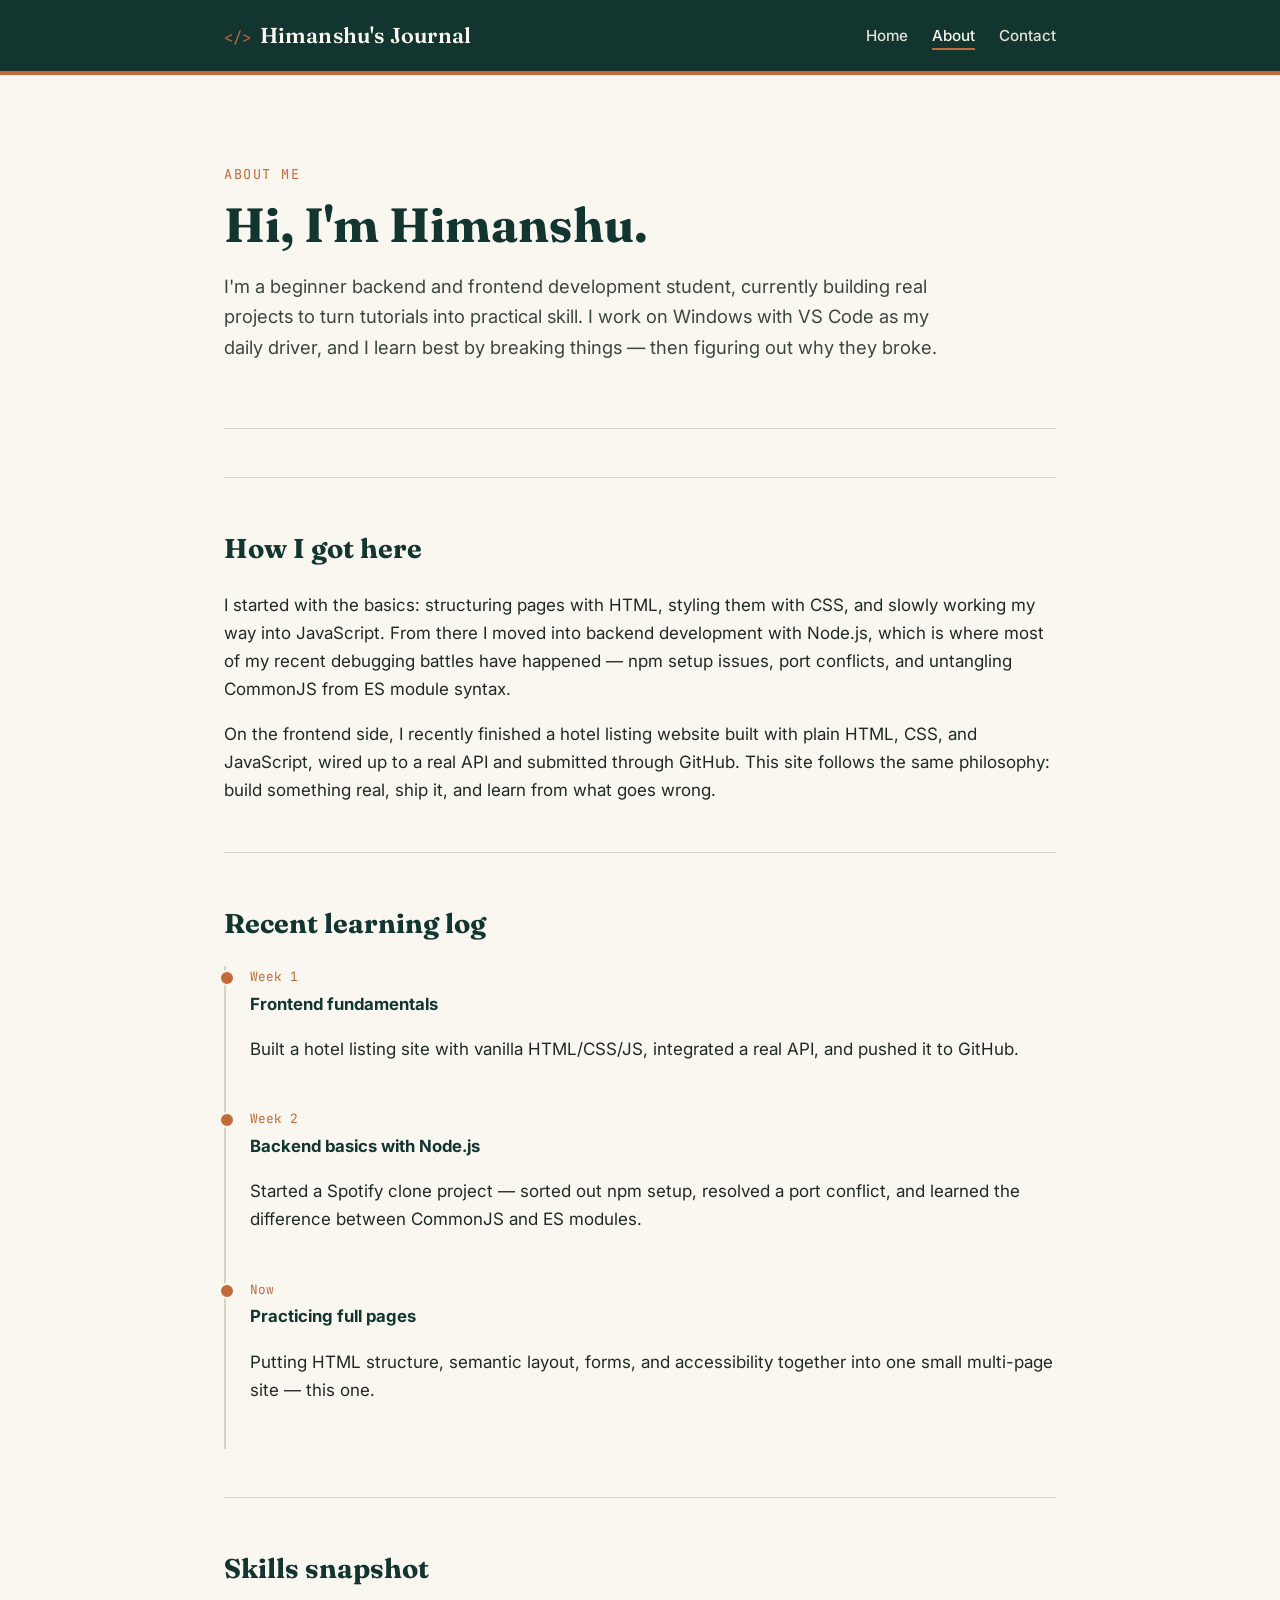
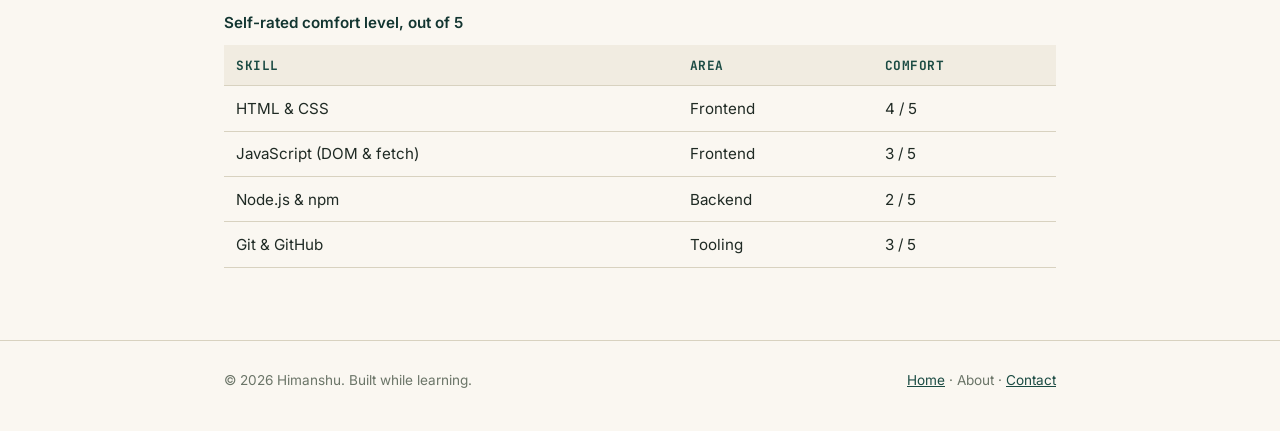
==== about.html @ e2927faf ""Added portfolio site files"" ====
<!DOCTYPE html>
<html lang="en">
<head>
  <meta charset="UTF-8">
  <meta name="viewport" content="width=device-width, initial-scale=1.0">
  <meta name="description" content="About Himanshu — a beginner full-stack developer learning HTML, CSS, JavaScript, and Node.js.">
  <title>About · Himanshu's Web Dev Journal</title>
  <link rel="stylesheet" href="styles.css">
</head>
<body>

  <header class="site-header">
    <div class="wrap">
      <a class="brand" href="index.html"><span>&lt;/&gt;</span>Himanshu's Journal</a>
      <nav class="site-nav" aria-label="Main navigation">
        <ul>
          <li><a href="index.html">Home</a></li>
          <li><a href="about.html" aria-current="page">About</a></li>
          <li><a href="contact.html">Contact</a></li>
        </ul>
      </nav>
    </div>
  </header>

  <main>
    <div class="wrap">

      <section class="hero" style="padding-top: 2.5rem;">
        <p class="eyebrow">About me</p>
        <h1>Hi, I'm Himanshu.</h1>
        <p class="lede">
          I'm a beginner backend and frontend development student, currently building
          real projects to turn tutorials into practical skill. I work on Windows with
          VS Code as my daily driver, and I learn best by breaking things &mdash; then
          figuring out why they broke.
        </p>
      </section>

      <section id="story">
        <h2>How I got here</h2>
        <p>
          I started with the basics: structuring pages with HTML, styling them with CSS,
          and slowly working my way into JavaScript. From there I moved into backend
          development with Node.js, which is where most of my recent debugging battles
          have happened &mdash; npm setup issues, port conflicts, and untangling
          CommonJS from ES module syntax.
        </p>
        <p>
          On the frontend side, I recently finished a hotel listing website built with
          plain HTML, CSS, and JavaScript, wired up to a real API and submitted through
          GitHub. This site follows the same philosophy: build something real, ship it,
          and learn from what goes wrong.
        </p>
      </section>

      <section id="timeline">
        <h2>Recent learning log</h2>
        <ol class="log">
          <li>
            <span class="date">Week 1</span>
            <h3>Frontend fundamentals</h3>
            <p>Built a hotel listing site with vanilla HTML/CSS/JS, integrated a real API,
              and pushed it to GitHub.</p>
          </li>
          <li>
            <span class="date">Week 2</span>
            <h3>Backend basics with Node.js</h3>
            <p>Started a Spotify clone project &mdash; sorted out npm setup, resolved a
              port conflict, and learned the difference between CommonJS and ES modules.</p>
          </li>
          <li>
            <span class="date">Now</span>
            <h3>Practicing full pages</h3>
            <p>Putting HTML structure, semantic layout, forms, and accessibility together
              into one small multi-page site &mdash; this one.</p>
          </li>
        </ol>
      </section>

      <section id="skills-table">
        <h2>Skills snapshot</h2>
        <table>
          <caption>Self-rated comfort level, out of 5</caption>
          <thead>
            <tr>
              <th scope="col">Skill</th>
              <th scope="col">Area</th>
              <th scope="col">Comfort</th>
            </tr>
          </thead>
          <tbody>
            <tr>
              <td>HTML &amp; CSS</td>
              <td>Frontend</td>
              <td>4 / 5</td>
            </tr>
            <tr>
              <td>JavaScript (DOM &amp; fetch)</td>
              <td>Frontend</td>
              <td>3 / 5</td>
            </tr>
            <tr>
              <td>Node.js &amp; npm</td>
              <td>Backend</td>
              <td>2 / 5</td>
            </tr>
            <tr>
              <td>Git &amp; GitHub</td>
              <td>Tooling</td>
              <td>3 / 5</td>
            </tr>
          </tbody>
        </table>
      </section>

    </div>
  </main>

  <footer class="site-footer">
    <div class="wrap">
      <span>&copy; 2026 Himanshu. Built while learning.</span>
      <span><a href="index.html">Home</a> &middot; About &middot; <a href="contact.html">Contact</a></span>
    </div>
  </footer>

</body>
</html>
---- styles.css ----
/* ===================================================
   Himanshu's Web Dev Journal — shared stylesheet
   Palette: paper (#FAF7F1), ink (#1F2A24), pine (#1B4B43),
            clay (#C4693A), mist (#E4E0D4)
   Type: "Fraunces" (display) + "Inter" (body/UI)
=================================================== */

@import url('https://fonts.googleapis.com/css2?family=Fraunces:opsz,wght@9..144,500;9..144,600;9..144,700&family=Inter:wght@400;500;600&family=JetBrains+Mono:wght@400;600&display=swap');

:root {
  --paper: #faf7f1;
  --paper-dim: #f1ece1;
  --ink: #1f2a24;
  --pine: #1b4b43;
  --pine-dark: #123530;
  --clay: #c4693a;
  --mist: #e4e0d4;
  --line: #d8d2c0;

  --font-display: "Fraunces", Georgia, serif;
  --font-body: "Inter", system-ui, -apple-system, sans-serif;
  --font-mono: "JetBrains Mono", ui-monospace, Menlo, monospace;

  --radius: 10px;
  --max-width: 880px;
}

* { box-sizing: border-box; }

html {
  scroll-behavior: smooth;
}

body {
  margin: 0;
  background: var(--paper);
  color: var(--ink);
  font-family: var(--font-body);
  font-size: 17px;
  line-height: 1.65;
  -webkit-font-smoothing: antialiased;
}

img { max-width: 100%; display: block; border-radius: var(--radius); }

a { color: var(--pine); }
a:hover { color: var(--clay); }

:focus-visible {
  outline: 3px solid var(--clay);
  outline-offset: 2px;
}

/* ---------- Layout shells ---------- */
.wrap {
  max-width: var(--max-width);
  margin: 0 auto;
  padding: 0 1.5rem;
}

/* ---------- Site header / nav ---------- */
.site-header {
  background: var(--pine-dark);
  color: var(--paper);
  border-bottom: 4px solid var(--clay);
}

.site-header .wrap {
  display: flex;
  align-items: center;
  justify-content: space-between;
  flex-wrap: wrap;
  gap: 0.75rem;
  padding-top: 1.1rem;
  padding-bottom: 1.1rem;
}

.brand {
  font-family: var(--font-display);
  font-weight: 600;
  font-size: 1.35rem;
  color: var(--paper);
  text-decoration: none;
  letter-spacing: 0.2px;
}

.brand span {
  color: var(--clay);
  font-family: var(--font-mono);
  font-size: 0.95rem;
  font-weight: 400;
  margin-right: 0.5rem;
}

nav.site-nav ul {
  list-style: none;
  display: flex;
  gap: 1.5rem;
  margin: 0;
  padding: 0;
}

nav.site-nav a {
  color: var(--mist);
  text-decoration: none;
  font-weight: 500;
  font-size: 0.95rem;
  padding-bottom: 3px;
  border-bottom: 2px solid transparent;
}

nav.site-nav a:hover,
nav.site-nav a[aria-current="page"] {
  color: var(--paper);
  border-bottom-color: var(--clay);
}

/* ---------- Hero ---------- */
.hero {
  padding: 3.5rem 0 3rem;
  border-bottom: 1px solid var(--line);
}

.eyebrow {
  font-family: var(--font-mono);
  color: var(--clay);
  font-size: 0.85rem;
  text-transform: uppercase;
  letter-spacing: 1.5px;
  margin: 0 0 0.75rem;
}

h1 {
  font-family: var(--font-display);
  font-size: clamp(2.1rem, 4vw, 3rem);
  line-height: 1.15;
  margin: 0 0 1rem;
  color: var(--pine-dark);
}

.hero p.lede {
  font-size: 1.15rem;
  max-width: 60ch;
  color: #3c463f;
}

.hero-actions {
  margin-top: 1.75rem;
  display: flex;
  gap: 1rem;
  flex-wrap: wrap;
}

/* ---------- Buttons ---------- */
.btn {
  display: inline-block;
  font-family: var(--font-body);
  font-weight: 600;
  font-size: 0.95rem;
  text-decoration: none;
  padding: 0.7rem 1.4rem;
  border-radius: 999px;
  border: 2px solid var(--pine-dark);
  transition: transform 0.15s ease;
}

.btn:hover { transform: translateY(-2px); }

.btn-primary {
  background: var(--pine-dark);
  color: var(--paper) !important;
}

.btn-ghost {
  background: transparent;
  color: var(--pine-dark) !important;
}

/* ---------- Sections ---------- */
main {
  padding: 3rem 0 1rem;
}

section + section {
  margin-top: 3rem;
  padding-top: 3rem;
  border-top: 1px solid var(--line);
}

h2 {
  font-family: var(--font-display);
  font-size: 1.7rem;
  color: var(--pine-dark);
  margin: 0 0 1.25rem;
}

h3 {
  font-family: var(--font-body);
  font-size: 1.05rem;
  color: var(--pine-dark);
  margin: 0 0 0.4rem;
}

/* ---------- Cards / grid ---------- */
.grid {
  display: grid;
  gap: 1.25rem;
  grid-template-columns: repeat(auto-fit, minmax(220px, 1fr));
}

.card {
  background: var(--paper-dim);
  border: 1px solid var(--line);
  border-radius: var(--radius);
  padding: 1.25rem 1.4rem;
}

.card .tag {
  display: inline-block;
  font-family: var(--font-mono);
  font-size: 0.75rem;
  color: var(--pine);
  background: #dfe9e5;
  padding: 0.15rem 0.55rem;
  border-radius: 999px;
  margin-bottom: 0.6rem;
}

/* ---------- Timeline (log entries) ---------- */
.log {
  list-style: none;
  margin: 0;
  padding: 0;
  border-left: 2px solid var(--line);
}

.log li {
  position: relative;
  padding: 0 0 1.75rem 1.5rem;
}

.log li::before {
  content: "";
  position: absolute;
  left: -7px;
  top: 4px;
  width: 12px;
  height: 12px;
  background: var(--clay);
  border-radius: 50%;
  border: 2px solid var(--paper);
}

.log .date {
  font-family: var(--font-mono);
  font-size: 0.8rem;
  color: var(--clay);
  display: block;
  margin-bottom: 0.2rem;
}

/* ---------- Skills list ---------- */
.skills {
  list-style: none;
  margin: 0;
  padding: 0;
  display: flex;
  flex-wrap: wrap;
  gap: 0.6rem;
}

.skills li {
  font-family: var(--font-mono);
  font-size: 0.85rem;
  background: var(--pine-dark);
  color: var(--paper);
  padding: 0.4rem 0.85rem;
  border-radius: 6px;
}

/* ---------- Table ---------- */
table {
  width: 100%;
  border-collapse: collapse;
  font-size: 0.95rem;
}

caption {
  text-align: left;
  font-weight: 600;
  color: var(--pine-dark);
  margin-bottom: 0.6rem;
}

th, td {
  text-align: left;
  padding: 0.6rem 0.75rem;
  border-bottom: 1px solid var(--line);
}

th {
  font-family: var(--font-mono);
  font-size: 0.8rem;
  text-transform: uppercase;
  letter-spacing: 0.5px;
  color: var(--pine);
  background: var(--paper-dim);
}

/* ---------- Forms ---------- */
form {
  display: grid;
  gap: 1.1rem;
  max-width: 560px;
}

.field { display: grid; gap: 0.35rem; }

label {
  font-weight: 600;
  font-size: 0.9rem;
  color: var(--pine-dark);
}

input, textarea, select {
  font-family: var(--font-body);
  font-size: 1rem;
  padding: 0.65rem 0.8rem;
  border: 1.5px solid var(--line);
  border-radius: 8px;
  background: #fff;
  color: var(--ink);
}

input:focus, textarea:focus, select:focus {
  border-color: var(--pine);
}

textarea { resize: vertical; min-height: 120px; }

.hint {
  font-size: 0.8rem;
  color: #6b7568;
}

.form-status {
  font-family: var(--font-mono);
  font-size: 0.9rem;
  padding: 0.75rem 1rem;
  border-radius: 8px;
  background: #dfe9e5;
  color: var(--pine-dark);
  display: none;
}

.form-status.visible { display: block; }

/* ---------- Contact list ---------- */
.contact-list {
  list-style: none;
  margin: 0;
  padding: 0;
  display: grid;
  gap: 0.9rem;
}

.contact-list a {
  text-decoration: none;
  font-weight: 600;
}

.contact-list .label {
  font-family: var(--font-mono);
  font-size: 0.75rem;
  color: var(--clay);
  text-transform: uppercase;
  letter-spacing: 1px;
  display: block;
  margin-bottom: 0.15rem;
}

/* ---------- Footer ---------- */
.site-footer {
  border-top: 1px solid var(--line);
  margin-top: 3.5rem;
  padding: 1.75rem 0 2.5rem;
  color: #6b7568;
  font-size: 0.85rem;
}

.site-footer .wrap {
  display: flex;
  justify-content: space-between;
  flex-wrap: wrap;
  gap: 0.5rem;
}

/* ---------- Responsive ---------- */
@media (max-width: 600px) {
  .site-header .wrap { flex-direction: column; align-items: flex-start; }
  nav.site-nav ul { gap: 1rem; flex-wrap: wrap; }
}

/* ---------- Reduced motion ---------- */
@media (prefers-reduced-motion: reduce) {
  html { scroll-behavior: auto; }
  .btn:hover { transform: none; }
}
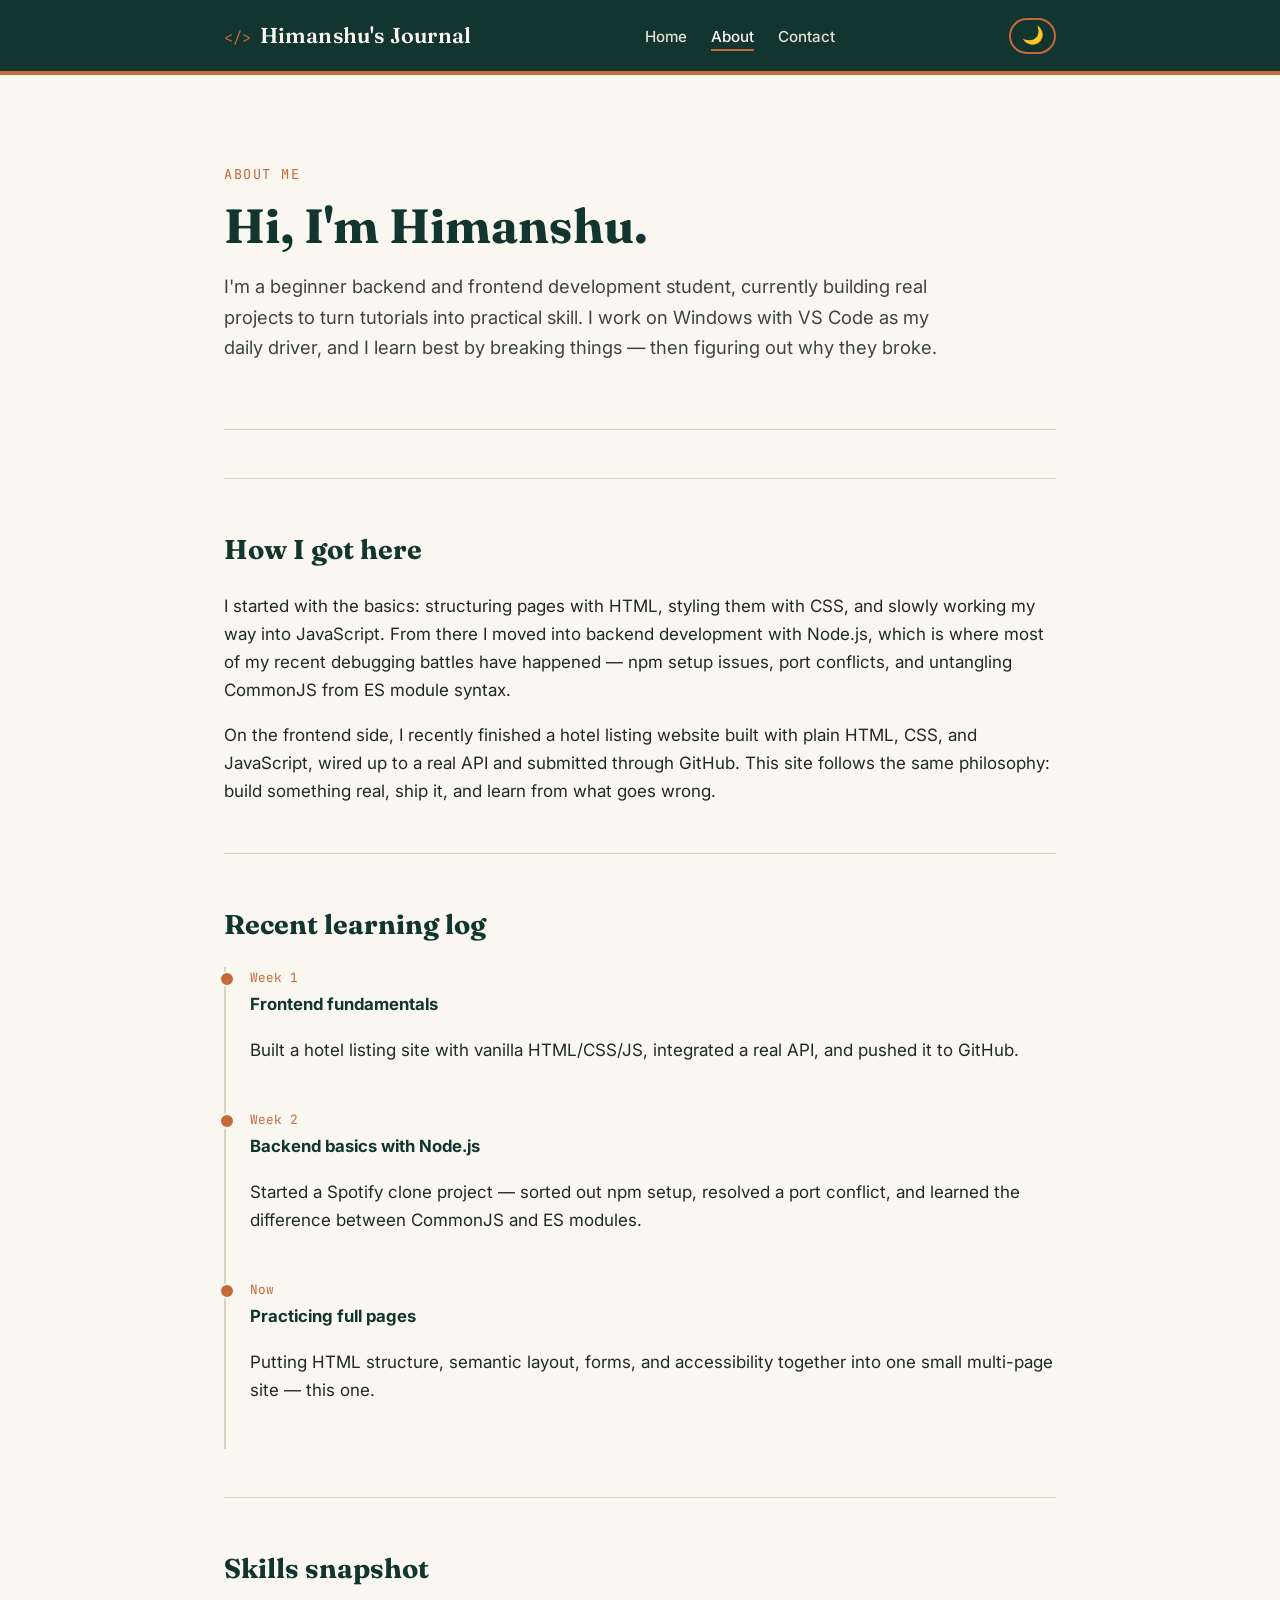
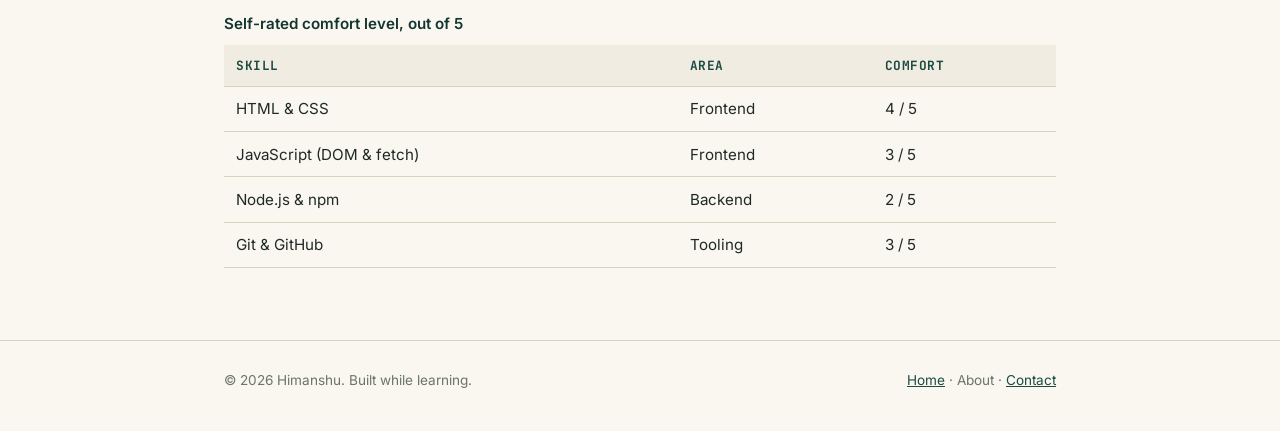
==== commit d576663c: "Add script and theme toggle button to about.html Added a script tag for script.js and a theme toggle" ====
--- a/about.html
+++ b/about.html
@@ -6,6 +6,7 @@
   <meta name="description" content="About Himanshu — a beginner full-stack developer learning HTML, CSS, JavaScript, and Node.js.">
   <title>About · Himanshu's Web Dev Journal</title>
   <link rel="stylesheet" href="styles.css">
+  <script src="script.js" defer></script>
 </head>
 <body>
 
@@ -19,6 +20,7 @@
           <li><a href="contact.html">Contact</a></li>
         </ul>
       </nav>
+      <button id="themeButton" class="theme-toggle" type="button" aria-label="Toggle dark mode">🌙</button>
     </div>
   </header>
 
--- a/styles.css
+++ b/styles.css
@@ -395,6 +395,77 @@
   gap: 0.5rem;
 }
 
+/* ---------- Theme toggle button ---------- */
+.theme-toggle {
+  background: transparent;
+  border: 2px solid var(--clay);
+  color: var(--paper);
+  font-size: 1.1rem;
+  line-height: 1;
+  padding: 0.45rem 0.65rem;
+  border-radius: 999px;
+  cursor: pointer;
+  transition: transform 0.15s ease, background 0.15s ease;
+}
+
+.theme-toggle:hover {
+  background: var(--clay);
+  transform: translateY(-2px);
+}
+
+/* ---------- Dark mode ---------- */
+body.dark {
+  --paper: #14201b;
+  --paper-dim: #1b2b24;
+  --ink: #eae6da;
+  --mist: #2a362f;
+  --line: #33423a;
+}
+
+body.dark .site-header {
+  background: #0b1613;
+}
+
+body.dark a {
+  color: #8fc9bb;
+}
+
+body.dark a:hover {
+  color: var(--clay);
+}
+
+body.dark .card {
+  background: var(--paper-dim);
+}
+
+body.dark .skills li {
+  background: #0b1613;
+}
+
+body.dark input,
+body.dark textarea,
+body.dark select {
+  background: #1b2b24;
+  color: var(--ink);
+  border-color: var(--line);
+}
+
+body.dark .form-status {
+  background: #24352d;
+  color: #eae6da;
+}
+
+body.dark .btn-primary {
+  background: #8fc9bb;
+  color: #0b1613 !important;
+  border-color: #8fc9bb;
+}
+
+body.dark .btn-ghost {
+  color: var(--ink) !important;
+  border-color: var(--line);
+}
+
 /* ---------- Responsive ---------- */
 @media (max-width: 600px) {
   .site-header .wrap { flex-direction: column; align-items: flex-start; }
